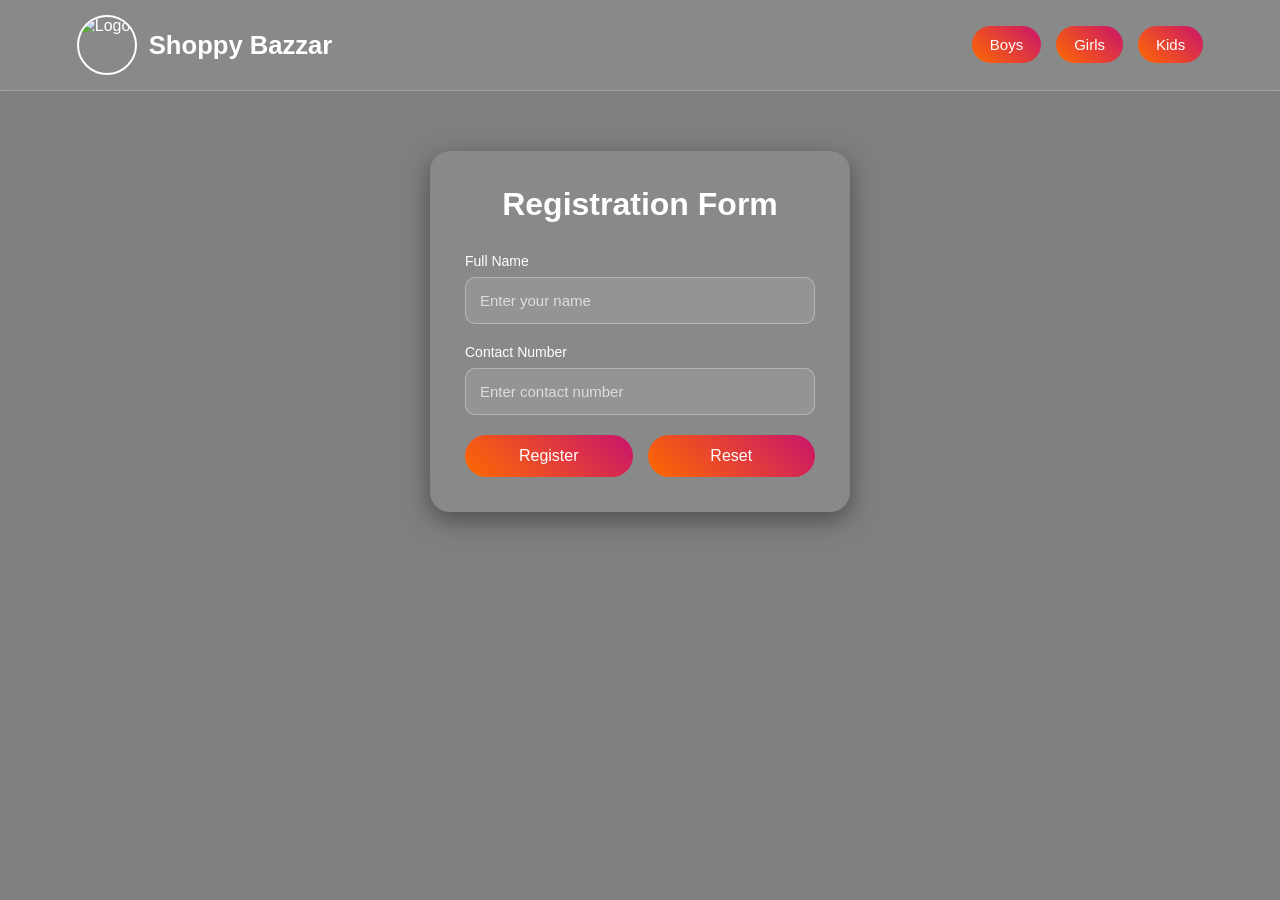
==== index.html @ b9516334 "Add files via upload" ====
<!DOCTYPE html>
<html lang="en">
<head>
    <meta charset="UTF-8">
    <meta name="viewport" content="width=device-width, initial-scale=1.0">
    <title>Shoppy Bazzar</title>

    <link rel="stylesheet" href="index.css">
</head>

<body>

    <!-- Navbar -->
    <nav class="nv">
        <div class="brand">
            <img src="PIC/ikj.webp" alt="Logo">
            <h2>Shoppy Bazzar</h2>
        </div>

        <ul class="menu">
            <li><a href="Boy.html">Boys</a></li>
            <li><a href="Girl.html">Girls</a></li>
            <li><a href="Kid.html">Kids</a></li>
        </ul>
    </nav>

    <!-- Registration Form -->
    <section class="container">
        <form onsubmit="fun(event)">
            <h1>Registration Form</h1>

            <div class="input-box">
                <label>Full Name</label>
                <input type="text" placeholder="Enter your name" required>
            </div>

            <div class="input-box">
                <label>Contact Number</label>
                <input type="tel" placeholder="Enter contact number" required>
            </div>

            <div class="btn-group">
                <button type="submit" id="sb" onclick="fun()">Register</button>
                <button type="reset" id="rs">Reset</button>
            </div>
        </form>
    </section>

    <script>
        function fun() {
            alert("User Successfully Registered!");
            location.reload
        }

    </script>

</body>
</html>
---- index.css ----
/* ===== Reset ===== */
*{
    margin: 0;
    padding: 0;
    box-sizing: border-box;
}

/* ===== Body ===== */
body{
    font-family: Verdana, Geneva, Tahoma, sans-serif;
    min-height: 100vh;
    background: linear-gradient(rgba(0,0,0,0.5), rgba(0,0,0,0.5)),
                url("PIC/xianol.jpg");
    background-size: cover;
    background-position: center;
    background-repeat: no-repeat;
    color: white;
}

/* ===== Navbar ===== */
.nv{
    width: 100%;
    padding: 15px 6%;
    display: flex;
    justify-content: space-between;
    align-items: center;
    backdrop-filter: blur(10px);
    background: rgba(255,255,255,0.08);
    border-bottom: 1px solid rgba(255,255,255,0.2);
}

/* Brand */
.brand{
    display: flex;
    align-items: center;
    gap: 12px;
}

.brand img{
    width: 60px;
    height: 60px;
    border-radius: 50%;
    object-fit: cover;
    border: 2px solid white;
}

.brand h2{
    font-size: 1.6rem;
    font-weight: bold;
    color: white;
}

/* Menu */
.menu{
    display: flex;
    gap: 15px;
    list-style: none;
}

.menu li a{
    text-decoration: none;
    color: white;
    padding: 10px 18px;
    border-radius: 25px;
    background: linear-gradient(45deg, #ff6a00, #ca136b);
    transition: 0.3s ease;
    font-size: 15px;
}

.menu li a:hover{
    transform: translateY(-2px);
    box-shadow: 0px 5px 15px rgba(0,0,0,0.3);
}

/* ===== Form Section ===== */
.container{
    display: flex;
    justify-content: center;
    align-items: center;
    padding: 60px 20px;
}

/* Form */
form{
    width: 100%;
    max-width: 420px;
    padding: 35px;
    border-radius: 20px;
    background: rgba(255,255,255,0.08);
    backdrop-filter: blur(15px);
    box-shadow: 0 8px 25px rgba(0,0,0,0.4);
}

/* Heading */
form h1{
    text-align: center;
    margin-bottom: 30px;
    font-size: 2rem;
}

/* Input Box */
.input-box{
    display: flex;
    flex-direction: column;
    margin-bottom: 20px;
}

.input-box label{
    margin-bottom: 8px;
    font-size: 14px;
}

/* Inputs */
.input-box input{
    padding: 14px;
    border: 1px solid rgba(255,255,255,0.3);
    border-radius: 10px;
    outline: none;
    background: rgba(255,255,255,0.1);
    color: white;
    font-size: 15px;
}

.input-box input::placeholder{
    color: #ddd;
}

/* Buttons */
.btn-group{
    display: flex;
    gap: 15px;
    margin-top: 20px;
}

button{
    flex: 1;
    padding: 12px;
    border: none;
    border-radius: 25px;
    background: linear-gradient(45deg, #ff6a00, #ca136b);
    color: white;
    font-size: 16px;
    cursor: pointer;
    transition: 0.3s ease;
}

button:hover{
    transform: scale(1.03);
    box-shadow: 0px 10px 20px rgba(0,0,0,0.3);
}

/* ===== Mobile Responsive ===== */
@media(max-width: 768px){

    .nv{
        flex-direction: column;
        gap: 15px;
        padding: 20px;
    }

    .menu{
        flex-wrap: wrap;
        justify-content: center;
    }

    .brand h2{
        font-size: 1.3rem;
    }

    form{
        padding: 25px;
    }

    .btn-group{
        flex-direction: column;
    }
}

@media(max-width: 480px){

    .brand img{
        width: 50px;
        height: 50px;
    }

    .menu li a{
        padding: 8px 14px;
        font-size: 14px;
    }

    form h1{
        font-size: 1.5rem;
    }
}
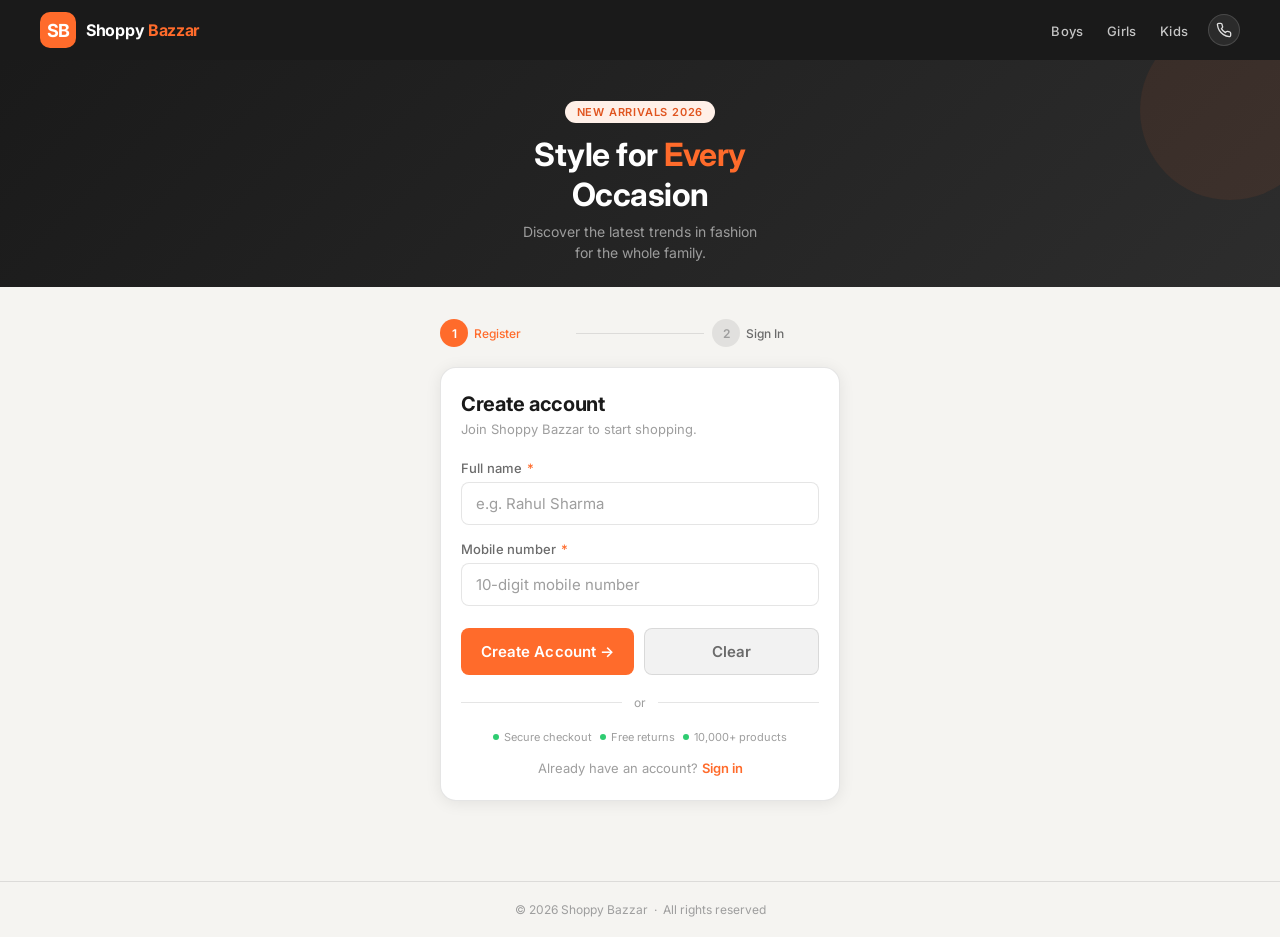
==== commit fdb2dfea: "Add files via upload" ====
--- a/index.html
+++ b/index.html
@@ -1,58 +1,885 @@
 <!DOCTYPE html>
 <html lang="en">
 <head>
-    <meta charset="UTF-8">
-    <meta name="viewport" content="width=device-width, initial-scale=1.0">
-    <title>Shoppy Bazzar</title>
-
-    <link rel="stylesheet" href="index.css">
+<meta charset="UTF-8">
+<meta name="viewport" content="width=device-width, initial-scale=1.0">
+<title>Shoppy Bazzar</title>
+<link href="https://fonts.googleapis.com/css2?family=Inter:wght@400;500;600;700&display=swap" rel="stylesheet">
+<style>
+  *, *::before, *::after {
+    margin: 0;
+    padding: 0;
+    box-sizing: border-box;
+  }
+
+  :root {
+    --brand: #FF6B2B;
+    --brand-dark: #E05520;
+    --brand-light: #FFF0E8;
+    --surface: #FFFFFF;
+    --bg: #F5F4F1;
+    --text-primary: #1A1A1A;
+    --text-secondary: #6B6B6B;
+    --text-hint: #9E9E9E;
+    --border: rgba(0,0,0,0.10);
+    --border-focus: #FF6B2B;
+    --radius-sm: 8px;
+    --radius-md: 12px;
+    --radius-lg: 16px;
+    --shadow-card: 0 2px 16px rgba(0,0,0,0.08);
+  }
+
+  body {
+    font-family: 'Inter', Arial, sans-serif;
+    background: var(--bg);
+    min-height: 100vh;
+    color: var(--text-primary);
+  }
+
+  /* ── NAVBAR ── */
+  nav {
+    background: #1A1A1A;
+    padding: 0 20px;
+    height: 60px;
+    display: flex;
+    align-items: center;
+    justify-content: space-between;
+    position: sticky;
+    top: 0;
+    z-index: 100;
+  }
+
+  .brand {
+    display: flex;
+    align-items: center;
+    gap: 10px;
+    text-decoration: none;
+  }
+
+  .brand-icon {
+    width: 36px;
+    height: 36px;
+    background: var(--brand);
+    border-radius: 10px;
+    display: flex;
+    align-items: center;
+    justify-content: center;
+    font-size: 18px;
+    font-weight: 700;
+    color: white;
+    letter-spacing: -1px;
+    flex-shrink: 0;
+  }
+
+  .brand-name {
+    font-size: 16px;
+    font-weight: 700;
+    color: white;
+    letter-spacing: -0.3px;
+  }
+
+  .brand-name span {
+    color: var(--brand);
+  }
+
+  .nav-links {
+    display: flex;
+    align-items: center;
+    gap: 4px;
+    list-style: none;
+  }
+
+  .nav-links a {
+    color: rgba(255,255,255,0.75);
+    text-decoration: none;
+    font-size: 13px;
+    font-weight: 500;
+    padding: 6px 10px;
+    border-radius: 6px;
+    transition: all 0.15s ease;
+    letter-spacing: 0.2px;
+  }
+
+  .nav-links a:hover {
+    color: white;
+    background: rgba(255,255,255,0.10);
+  }
+
+  /* ── CONTACT ICON ── */
+  .contact-wrap {
+    position: relative;
+    display: flex;
+    align-items: center;
+    margin-left: 6px;
+  }
+
+  .contact-btn {
+    width: 32px;
+    height: 32px;
+    border-radius: 50%;
+    background: rgba(255,255,255,0.08);
+    border: 1px solid rgba(255,255,255,0.14);
+    color: rgba(255,255,255,0.85);
+    display: flex;
+    align-items: center;
+    justify-content: center;
+    cursor: pointer;
+    transition: all 0.15s ease;
+    padding: 0;
+  }
+
+  .contact-btn svg {
+    width: 16px;
+    height: 16px;
+  }
+
+  .contact-btn:hover,
+  .contact-btn.active {
+    background: var(--brand);
+    border-color: var(--brand);
+    color: white;
+  }
+
+  .contact-popover {
+    position: absolute;
+    top: calc(100% + 10px);
+    right: 0;
+    width: 230px;
+    background: var(--surface);
+    border: 1px solid var(--border);
+    border-radius: var(--radius-md);
+    box-shadow: 0 10px 32px rgba(0,0,0,0.18);
+    padding: 14px;
+    display: none;
+    z-index: 200;
+  }
+
+  .contact-popover.show {
+    display: block;
+  }
+
+  .contact-popover-title {
+    font-size: 13px;
+    font-weight: 700;
+    color: var(--text-primary);
+    margin-bottom: 4px;
+  }
+
+  .contact-popover-sub {
+    font-size: 11px;
+    color: var(--text-hint);
+    margin-bottom: 10px;
+  }
+
+  .contact-item {
+    display: flex;
+    align-items: flex-start;
+    gap: 10px;
+    padding: 8px 6px;
+    border-radius: var(--radius-sm);
+    text-decoration: none;
+    color: var(--text-primary);
+    font-size: 13px;
+    font-weight: 600;
+    transition: background 0.15s;
+  }
+
+  .contact-item:hover {
+    background: var(--brand-light);
+  }
+
+  .contact-item .ci-icon {
+    width: 28px;
+    height: 28px;
+    border-radius: 50%;
+    background: var(--brand-light);
+    color: var(--brand-dark);
+    display: flex;
+    align-items: center;
+    justify-content: center;
+    font-size: 13px;
+    flex-shrink: 0;
+  }
+
+  .contact-item small {
+    display: block;
+    color: var(--text-hint);
+    font-weight: 400;
+    font-size: 11px;
+    margin-top: 1px;
+  }
+
+  /* ── HERO STRIP ── */
+  .hero {
+    background: linear-gradient(135deg, #1A1A1A 0%, #2D2D2D 100%);
+    padding: 28px 20px 0;
+    text-align: center;
+    overflow: hidden;
+    position: relative;
+  }
+
+  .hero::before {
+    content: '';
+    position: absolute;
+    top: -40px; right: -40px;
+    width: 180px; height: 180px;
+    background: var(--brand);
+    border-radius: 50%;
+    opacity: 0.08;
+  }
+
+  .hero-label {
+    display: inline-block;
+    background: var(--brand-light);
+    color: var(--brand-dark);
+    font-size: 11px;
+    font-weight: 600;
+    letter-spacing: 0.8px;
+    text-transform: uppercase;
+    padding: 4px 12px;
+    border-radius: 20px;
+    margin-bottom: 12px;
+  }
+
+  .hero h1 {
+    font-size: 26px;
+    font-weight: 700;
+    color: white;
+    line-height: 1.25;
+    letter-spacing: -0.5px;
+    margin-bottom: 6px;
+  }
+
+  .hero h1 span {
+    color: var(--brand);
+  }
+
+  .hero p {
+    font-size: 14px;
+    color: rgba(255,255,255,0.55);
+    margin-bottom: 24px;
+    line-height: 1.5;
+  }
+
+  .hero-cats {
+    display: flex;
+    gap: 8px;
+    justify-content: center;
+    flex-wrap: wrap;
+    padding-bottom: 24px;
+  }
+
+  .cat-pill {
+    background: rgba(255,255,255,0.08);
+    border: 1px solid rgba(255,255,255,0.12);
+    color: rgba(255,255,255,0.8);
+    font-size: 12px;
+    font-weight: 500;
+    padding: 6px 14px;
+    border-radius: 20px;
+    cursor: pointer;
+    transition: all 0.15s;
+    text-decoration: none;
+  }
+
+  .cat-pill:hover, .cat-pill.active {
+    background: var(--brand);
+    border-color: var(--brand);
+    color: white;
+  }
+
+  /* ── MAIN CONTENT ── */
+  main {
+    padding: 24px 16px 40px;
+    max-width: 440px;
+    margin: 0 auto;
+  }
+
+  /* ── STEP INDICATOR ── */
+  .steps {
+    display: flex;
+    align-items: center;
+    margin-bottom: 20px;
+  }
+
+  .step {
+    display: flex;
+    align-items: center;
+    gap: 6px;
+    flex: 1;
+  }
+
+  .step-circle {
+    width: 28px;
+    height: 28px;
+    border-radius: 50%;
+    display: flex;
+    align-items: center;
+    justify-content: center;
+    font-size: 12px;
+    font-weight: 600;
+    flex-shrink: 0;
+    transition: all 0.3s ease;
+  }
+
+  .step-circle.active {
+    background: var(--brand);
+    color: white;
+  }
+
+  .step-circle.done {
+    background: #2ECC71;
+    color: white;
+  }
+
+  .step-circle.inactive {
+    background: rgba(0,0,0,0.08);
+    color: var(--text-hint);
+  }
+
+  .step-label {
+    font-size: 12px;
+    font-weight: 500;
+    color: var(--text-secondary);
+    transition: all 0.3s;
+  }
+
+  .step-label.active {
+    color: var(--brand);
+  }
+
+  .step-line {
+    flex: 1;
+    height: 1px;
+    background: var(--border);
+    margin: 0 8px;
+    transition: background 0.3s;
+  }
+
+  .step-line.done {
+    background: #2ECC71;
+  }
+
+  /* ── CARD ── */
+  .card {
+    background: var(--surface);
+    border-radius: var(--radius-lg);
+    box-shadow: var(--shadow-card);
+    padding: 24px 20px;
+    border: 1px solid var(--border);
+  }
+
+  .card-header {
+    margin-bottom: 22px;
+  }
+
+  .card-title {
+    font-size: 20px;
+    font-weight: 700;
+    color: var(--text-primary);
+    letter-spacing: -0.3px;
+    margin-bottom: 4px;
+  }
+
+  .card-subtitle {
+    font-size: 13px;
+    color: var(--text-hint);
+    line-height: 1.4;
+  }
+
+  /* ── FORM FIELDS ── */
+  .field {
+    margin-bottom: 16px;
+  }
+
+  .field label {
+    display: block;
+    font-size: 13px;
+    font-weight: 500;
+    color: var(--text-secondary);
+    margin-bottom: 6px;
+    letter-spacing: 0.1px;
+  }
+
+  .field label .required {
+    color: var(--brand);
+    margin-left: 2px;
+  }
+
+  .field input {
+    width: 100%;
+    padding: 11px 14px;
+    border: 1.5px solid var(--border);
+    border-radius: var(--radius-sm);
+    font-size: 15px;
+    font-family: 'Inter', Arial, sans-serif;
+    color: var(--text-primary);
+    background: white;
+    outline: none;
+    transition: border-color 0.15s, box-shadow 0.15s;
+    -webkit-appearance: none;
+  }
+
+  .field input::placeholder {
+    color: var(--text-hint);
+  }
+
+  .field input:focus {
+    border-color: var(--brand);
+    box-shadow: 0 0 0 3px rgba(255,107,43,0.12);
+  }
+
+  .field input:hover:not(:focus) {
+    border-color: rgba(0,0,0,0.22);
+  }
+
+  /* ── BUTTONS ── */
+  .btn-group {
+    display: flex;
+    gap: 10px;
+    margin-top: 22px;
+  }
+
+  .btn {
+    flex: 1;
+    padding: 13px;
+    border: none;
+    border-radius: var(--radius-sm);
+    cursor: pointer;
+    font-size: 15px;
+    font-weight: 600;
+    font-family: 'Inter', Arial, sans-serif;
+    transition: all 0.15s ease;
+    letter-spacing: 0.1px;
+  }
+
+  .btn-primary {
+    background: var(--brand);
+    color: white;
+  }
+
+  .btn-primary:hover {
+    background: var(--brand-dark);
+    transform: translateY(-1px);
+    box-shadow: 0 4px 12px rgba(255,107,43,0.35);
+  }
+
+  .btn-primary:active {
+    transform: translateY(0);
+    box-shadow: none;
+  }
+
+  .btn-secondary {
+    background: rgba(0,0,0,0.05);
+    color: var(--text-secondary);
+    border: 1px solid var(--border);
+  }
+
+  .btn-secondary:hover {
+    background: rgba(0,0,0,0.09);
+    color: var(--text-primary);
+  }
+
+  /* ── DIVIDER ── */
+  .divider {
+    display: flex;
+    align-items: center;
+    gap: 12px;
+    margin: 20px 0;
+    color: var(--text-hint);
+    font-size: 12px;
+  }
+
+  .divider::before, .divider::after {
+    content: '';
+    flex: 1;
+    height: 1px;
+    background: var(--border);
+  }
+
+  /* ── TRUST BADGES ── */
+  .trust-row {
+    display: flex;
+    gap: 8px;
+    justify-content: center;
+    flex-wrap: wrap;
+    margin-top: 16px;
+  }
+
+  .trust-badge {
+    display: flex;
+    align-items: center;
+    gap: 5px;
+    font-size: 11px;
+    color: var(--text-hint);
+  }
+
+  .trust-dot {
+    width: 6px;
+    height: 6px;
+    border-radius: 50%;
+    background: #2ECC71;
+  }
+
+  /* ── TOGGLE LINK ── */
+  .toggle-link {
+    text-align: center;
+    margin-top: 16px;
+    font-size: 13px;
+    color: var(--text-hint);
+  }
+
+  .toggle-link a {
+    color: var(--brand);
+    font-weight: 600;
+    text-decoration: none;
+    cursor: pointer;
+  }
+
+  .toggle-link a:hover {
+    text-decoration: underline;
+  }
+
+  /* ── SUCCESS STATE ── */
+  .success-card {
+    background: var(--surface);
+    border-radius: var(--radius-lg);
+    box-shadow: var(--shadow-card);
+    padding: 32px 20px;
+    text-align: center;
+    border: 1px solid var(--border);
+    display: none;
+  }
+
+  .success-icon {
+    width: 60px;
+    height: 60px;
+    background: #EAFAF0;
+    border-radius: 50%;
+    display: flex;
+    align-items: center;
+    justify-content: center;
+    margin: 0 auto 16px;
+    font-size: 28px;
+  }
+
+  .success-title {
+    font-size: 20px;
+    font-weight: 700;
+    color: var(--text-primary);
+    margin-bottom: 6px;
+  }
+
+  .success-msg {
+    font-size: 14px;
+    color: var(--text-secondary);
+    line-height: 1.5;
+    margin-bottom: 20px;
+  }
+
+  /* ── FORM TRANSITIONS ── */
+  .form-panel {
+    transition: opacity 0.3s ease;
+  }
+
+  .form-panel.hidden {
+    display: none;
+  }
+
+  /* ── ALERT ── */
+  .alert {
+    background: var(--brand-light);
+    border: 1px solid rgba(255,107,43,0.2);
+    border-radius: var(--radius-sm);
+    padding: 10px 14px;
+    font-size: 13px;
+    color: var(--brand-dark);
+    margin-bottom: 16px;
+    display: none;
+    align-items: center;
+    gap: 8px;
+    font-weight: 500;
+  }
+
+  .alert.show {
+    display: flex;
+  }
+
+  /* ── FOOTER ── */
+  footer {
+    text-align: center;
+    padding: 20px;
+    font-size: 12px;
+    color: var(--text-hint);
+    border-top: 1px solid var(--border);
+    margin-top: 20px;
+  }
+
+  /* ── RESPONSIVE ── */
+  @media (max-width: 360px) {
+    .hero h1 { font-size: 22px; }
+    .card { padding: 20px 16px; }
+    .nav-links a { padding: 6px 7px; font-size: 12px; }
+    .contact-popover { width: 200px; }
+  }
+
+  @media (min-width: 640px) {
+    nav { padding: 0 40px; }
+    .hero { padding: 40px 40px 0; }
+    .hero h1 { font-size: 32px; }
+    main { padding: 32px 20px 60px; }
+  }
+</style>
 </head>
-
 <body>
 
-    <!-- Navbar -->
-    <nav class="nv">
-        <div class="brand">
-            <img src="PIC/ikj.webp" alt="Logo">
-            <h2>Shoppy Bazzar</h2>
-        </div>
-
-        <ul class="menu">
-            <li><a href="Boy.html">Boys</a></li>
-            <li><a href="Girl.html">Girls</a></li>
-            <li><a href="Kid.html">Kids</a></li>
-        </ul>
-    </nav>
-
-    <!-- Registration Form -->
-    <section class="container">
-        <form onsubmit="fun(event)">
-            <h1>Registration Form</h1>
-
-            <div class="input-box">
-                <label>Full Name</label>
-                <input type="text" placeholder="Enter your name" required>
-            </div>
-
-            <div class="input-box">
-                <label>Contact Number</label>
-                <input type="tel" placeholder="Enter contact number" required>
-            </div>
-
-            <div class="btn-group">
-                <button type="submit" id="sb" onclick="fun()">Register</button>
-                <button type="reset" id="rs">Reset</button>
-            </div>
-        </form>
-    </section>
-
-    <script>
-        function fun() {
-            alert("User Successfully Registered!");
-            location.reload
-        }
-
-    </script>
+<!-- Navbar -->
+<nav>
+  <a class="brand" href="#">
+    <div class="brand-icon">SB</div>
+    <span class="brand-name">Shoppy <span>Bazzar</span></span>
+  </a>
+  <ul class="nav-links">
+    <li><a href="Boy.html">Boys</a></li>
+    <li><a href="Girl.html">Girls</a></li>
+    <li><a href="Kid.html">Kids</a></li>
+    <li class="contact-wrap">
+      <button class="contact-btn" id="contactBtn" onclick="toggleContact(event)" aria-label="Contact customer service" aria-haspopup="true" aria-expanded="false">
+        <svg viewBox="0 0 24 24" fill="none" stroke="currentColor" stroke-width="2" stroke-linecap="round" stroke-linejoin="round">
+          <path d="M22 16.92v3a2 2 0 0 1-2.18 2 19.79 19.79 0 0 1-8.63-3.07 19.5 19.5 0 0 1-6-6 19.79 19.79 0 0 1-3.07-8.67A2 2 0 0 1 4.11 2h3a2 2 0 0 1 2 1.72c.127.96.361 1.903.7 2.81a2 2 0 0 1-.45 2.11L8.09 9.91a16 16 0 0 0 6 6l1.27-1.27a2 2 0 0 1 2.11-.45c.907.339 1.85.573 2.81.7A2 2 0 0 1 22 16.92Z"></path>
+        </svg>
+      </button>
+      <div class="contact-popover" id="contactPopover">
+        <div class="contact-popover-title">Need help?</div>
+        <div class="contact-popover-sub">Our team is happy to assist.</div>
+        <a class="contact-item" href="tel:+919876543210">
+          <span class="ci-icon">📞</span>
+          <span>Call us<small>+91 98765 43210</small></span>
+        </a>
+        <a class="contact-item" href="mailto:support@shoppybazzar.com">
+          <span class="ci-icon">✉️</span>
+          <span>Email us<small>support@shoppybazzar.com</small></span>
+        </a>
+        <a class="contact-item" href="https://wa.me/919876543210" target="_blank" rel="noopener">
+          <span class="ci-icon">💬</span>
+          <span>WhatsApp<small>Chat with us</small></span>
+        </a>
+      </div>
+    </li>
+  </ul>
+</nav>
+
+<!-- Hero -->
+<section class="hero">
+  <div class="hero-label">New Arrivals 2026</div>
+  <h1>Style for <span>Every</span><br>Occasion</h1>
+  <p>Discover the latest trends in fashion<br>for the whole family.</p>
+  <!-- <div class="hero-cats">
+    <a class="cat-pill active" href="#">All</a>
+    <a class="cat-pill" href="#">Boys</a>
+    <a class="cat-pill" href="#">Girls</a>
+    <a class="cat-pill" href="#">Kids</a>
+  </div> -->
+</section>
+
+<!-- Main -->
+<main>
+
+  <!-- Step Indicator -->
+  <div class="steps" id="stepIndicator">
+    <div class="step">
+      <div class="step-circle active" id="step1-circle">1</div>
+      <span class="step-label active" id="step1-label">Register</span>
+    </div>
+    <div class="step-line" id="step-line"></div>
+    <div class="step">
+      <div class="step-circle inactive" id="step2-circle">2</div>
+      <span class="step-label" id="step2-label">Sign In</span>
+    </div>
+  </div>
+
+  <!-- Registration Form -->
+  <div class="card form-panel" id="registerForm">
+    <div class="card-header">
+      <div class="card-title">Create account</div>
+      <div class="card-subtitle">Join Shoppy Bazzar to start shopping.</div>
+    </div>
+
+    <div class="alert" id="reg-alert">
+      <span>⚠</span> Please fill in all required fields.
+    </div>
+
+    <form id="regFormEl" onsubmit="registerUser(event)" novalidate>
+      <div class="field">
+        <label>Full name <span class="required">*</span></label>
+        <input type="text" id="reg-name" placeholder="e.g. Rahul Sharma" autocomplete="name" required>
+      </div>
+      <div class="field">
+        <label>Mobile number <span class="required">*</span></label>
+        <input type="tel" id="reg-phone" placeholder="10-digit mobile number" autocomplete="tel" required maxlength="10" pattern="[0-9]{10}">
+      </div>
+      <div class="btn-group">
+        <button type="submit" class="btn btn-primary">Create Account →</button>
+        <button type="reset" class="btn btn-secondary">Clear</button>
+      </div>
+    </form>
+
+    <div class="divider">or</div>
+
+    <div class="trust-row">
+      <span class="trust-badge"><span class="trust-dot"></span> Secure checkout</span>
+      <span class="trust-badge"><span class="trust-dot"></span> Free returns</span>
+      <span class="trust-badge"><span class="trust-dot"></span> 10,000+ products</span>
+    </div>
+
+    <div class="toggle-link">
+      Already have an account? <a onclick="showLogin()">Sign in</a>
+    </div>
+  </div>
+
+  <!-- Login Form -->
+  <div class="card form-panel hidden" id="loginForm">
+    <div class="card-header">
+      <div class="card-title">Welcome back</div>
+      <div class="card-subtitle">Sign in to your Shoppy Bazzar account.</div>
+    </div>
+
+    <div class="alert" id="login-alert">
+      <span>⚠</span> Please enter your username and password.
+    </div>
+
+    <form id="loginFormEl" onsubmit="loginUser(event)" novalidate>
+      <div class="field">
+        <label>Username <span class="required">*</span></label>
+        <input type="text" id="login-user" placeholder="Enter your username" autocomplete="username" required>
+      </div>
+      <div class="field">
+        <label>Password <span class="required">*</span></label>
+        <input type="password" id="login-pass" placeholder="Enter your password" autocomplete="current-password" required>
+      </div>
+      <div class="btn-group">
+        <button type="submit" class="btn btn-primary">Sign In →</button>
+        <button type="reset" class="btn btn-secondary">Clear</button>
+      </div>
+    </form>
+
+    <div class="toggle-link" style="margin-top:16px;">
+      New here? <a onclick="showRegister()">Create an account</a>
+    </div>
+  </div>
+
+  <!-- Success Card -->
+  <div class="success-card" id="successCard">
+    <div class="success-icon">🎉</div>
+    <div class="success-title">You're all set!</div>
+    <div class="success-msg">Your account has been created.<br>Sign in to start shopping.</div>
+    <button class="btn btn-primary" onclick="showLoginFromSuccess()" style="max-width:200px;margin:0 auto;display:block;">Go to Sign In →</button>
+  </div>
+
+</main>
+
+<footer>
+  &copy; 2026 Shoppy Bazzar &nbsp;·&nbsp; All rights reserved
+</footer>
+
+<script>
+  function registerUser(e) {
+    e.preventDefault();
+    const name = document.getElementById('reg-name').value.trim();
+    const phone = document.getElementById('reg-phone').value.trim();
+    const alert = document.getElementById('reg-alert');
+
+    if (!name || phone.length < 10) {
+      alert.classList.add('show');
+      return;
+    }
+    alert.classList.remove('show');
+
+    // Save name to sessionStorage for login step
+    sessionStorage.setItem('sb_registered', '1');
+    sessionStorage.setItem('sb_name', name);
+
+    // Show step 1 done
+    document.getElementById('step1-circle').className = 'step-circle done';
+    document.getElementById('step1-circle').textContent = '✓';
+    document.getElementById('step1-label').className = 'step-label';
+    document.getElementById('step-line').className = 'step-line done';
+    document.getElementById('step2-circle').className = 'step-circle active';
+    document.getElementById('step2-label').className = 'step-label active';
+
+    document.getElementById('registerForm').classList.add('hidden');
+    document.getElementById('successCard').style.display = 'block';
+  }
+
+  function loginUser(e) {
+    e.preventDefault();
+    const user = document.getElementById('login-user').value.trim();
+    const pass = document.getElementById('login-pass').value.trim();
+    const alert = document.getElementById('login-alert');
+
+    if (!user || !pass) {
+      alert.classList.add('show');
+      return;
+    }
+    alert.classList.remove('show');
+    // Placeholder: redirect or show next step
+    window.alert('Signed in successfully! Welcome, ' + user + '.');
+  }
+
+  function showLogin() {
+    document.getElementById('registerForm').classList.add('hidden');
+    document.getElementById('loginForm').classList.remove('hidden');
+    document.getElementById('successCard').style.display = 'none';
+    document.getElementById('step2-circle').className = 'step-circle active';
+    document.getElementById('step2-label').className = 'step-label active';
+  }
+
+  function showRegister() {
+    document.getElementById('loginForm').classList.add('hidden');
+    document.getElementById('registerForm').classList.remove('hidden');
+  }
+
+  function showLoginFromSuccess() {
+    document.getElementById('successCard').style.display = 'none';
+    document.getElementById('loginForm').classList.remove('hidden');
+  }
+
+  // Restore session state on reload
+  if (sessionStorage.getItem('sb_registered') === '1') {
+    document.getElementById('step1-circle').className = 'step-circle done';
+    document.getElementById('step1-circle').textContent = '✓';
+    document.getElementById('step-line').className = 'step-line done';
+    document.getElementById('step2-circle').className = 'step-circle active';
+    document.getElementById('step2-label').className = 'step-label active';
+    document.getElementById('registerForm').classList.add('hidden');
+    document.getElementById('loginForm').classList.remove('hidden');
+  }
+
+  // Allow only digits in phone field
+  document.getElementById('reg-phone').addEventListener('input', function() {
+    this.value = this.value.replace(/\D/g, '').slice(0, 10);
+  });
+
+  // Contact popover toggle
+  function toggleContact(e) {
+    e.stopPropagation();
+    const pop = document.getElementById('contactPopover');
+    const btn = document.getElementById('contactBtn');
+    const willShow = !pop.classList.contains('show');
+    pop.classList.toggle('show', willShow);
+    btn.classList.toggle('active', willShow);
+    btn.setAttribute('aria-expanded', willShow ? 'true' : 'false');
+  }
+
+  document.addEventListener('click', function(e) {
+    const wrap = document.querySelector('.contact-wrap');
+    if (wrap && !wrap.contains(e.target)) {
+      document.getElementById('contactPopover').classList.remove('show');
+      document.getElementById('contactBtn').classList.remove('active');
+      document.getElementById('contactBtn').setAttribute('aria-expanded', 'false');
+    }
+  });
+</script>
 
 </body>
 </html>
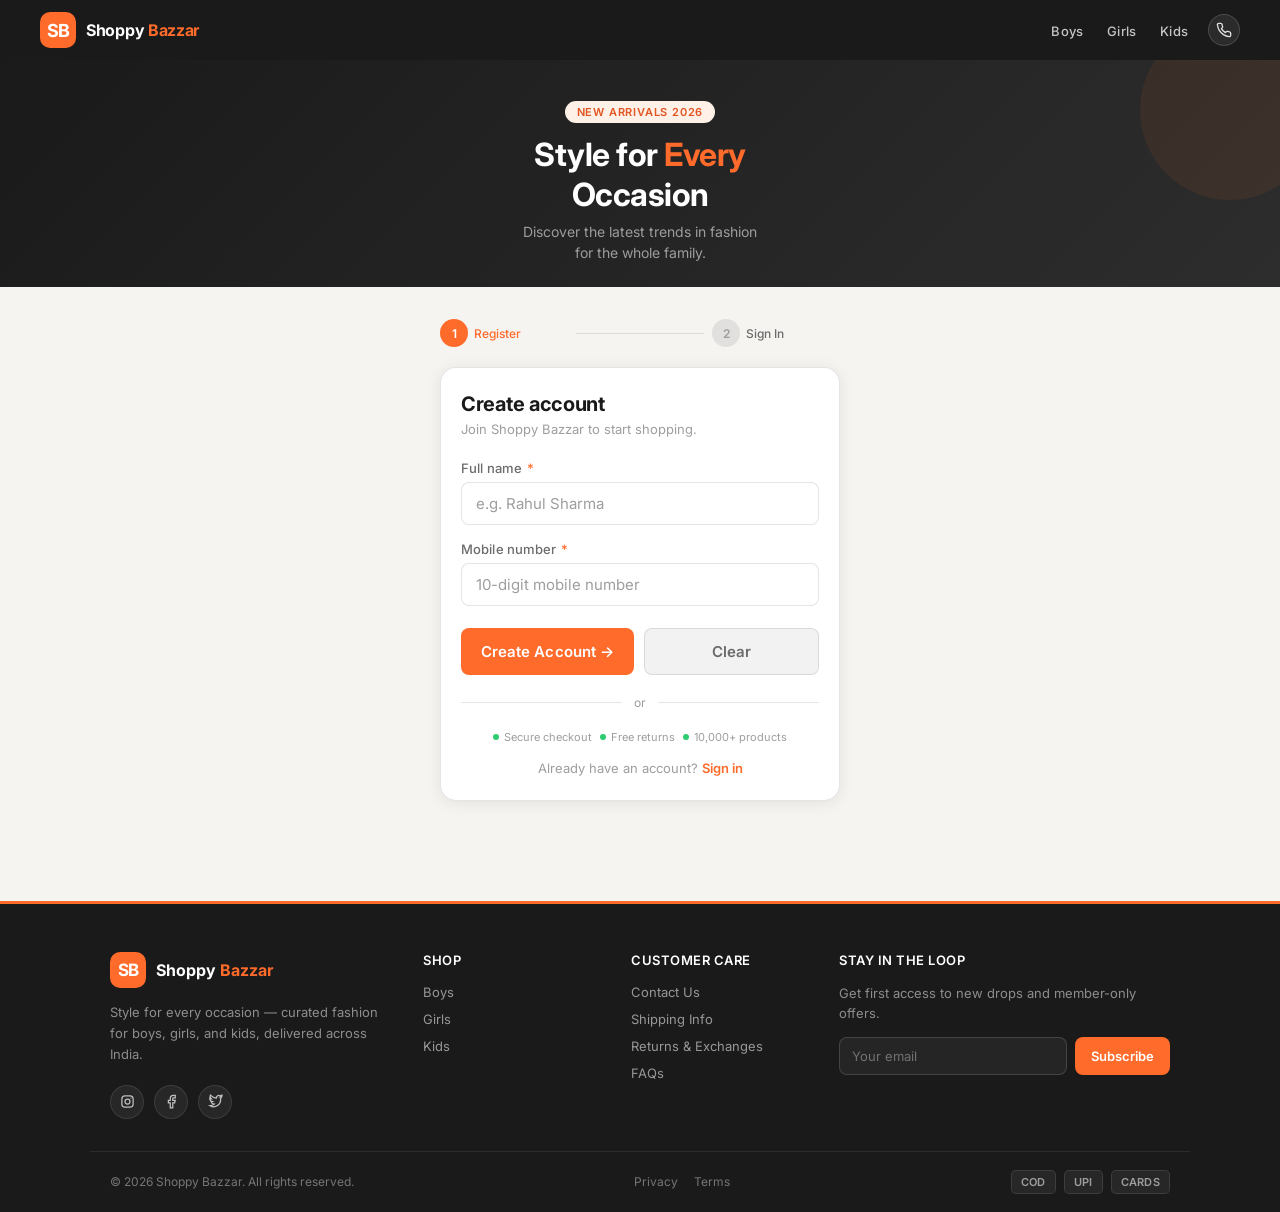
==== commit 417bd58d: "Update index.html" ====
--- a/index.html
+++ b/index.html
@@ -606,13 +606,197 @@
   }
 
   /* ── FOOTER ── */
-  footer {
-    text-align: center;
-    padding: 20px;
+ /* ════════ FOOTER ════════ */
+  .site-footer {
+    background: #1A1A1A;
+    border-top: 3px solid var(--brand);
+    color: rgba(255,255,255,0.65);
+    margin-top: 40px;
+  }
+
+  .footer-top {
+    max-width: 1100px;
+    margin: 0 auto;
+    padding: 48px 20px 32px;
+    display: grid;
+    grid-template-columns: 1.6fr 1fr 1fr 1.4fr;
+    gap: 32px;
+  }
+
+  .footer-col h4 {
+    color: #fff;
+    font-size: 13px;
+    font-weight: 600;
+    letter-spacing: 0.5px;
+    text-transform: uppercase;
+    margin-bottom: 16px;
+  }
+
+  .footer-brand .f-logo {
+    display: flex;
+    align-items: center;
+    gap: 10px;
+    margin-bottom: 14px;
+  }
+
+  .footer-brand .brand-icon {
+    width: 36px;
+    height: 36px;
+    background: var(--brand);
+    border-radius: 10px;
+    display: flex;
+    align-items: center;
+    justify-content: center;
+    font-size: 17px;
+    font-weight: 700;
+    color: white;
+    flex-shrink: 0;
+  }
+
+  .footer-brand .f-name {
+    font-size: 16px;
+    font-weight: 700;
+    color: #fff;
+  }
+
+  .footer-brand .f-name span { color: var(--brand); }
+
+  .footer-brand p {
+    font-size: 13px;
+    line-height: 1.6;
+    color: rgba(255,255,255,0.5);
+    max-width: 280px;
+    margin-bottom: 20px;
+  }
+
+  .footer-social { display: flex; gap: 10px; }
+
+  .footer-social a {
+    width: 34px;
+    height: 34px;
+    border-radius: 50%;
+    background: rgba(255,255,255,0.06);
+    border: 1px solid rgba(255,255,255,0.1);
+    display: flex;
+    align-items: center;
+    justify-content: center;
+    color: rgba(255,255,255,0.7);
+    transition: all 0.15s ease;
+  }
+
+  .footer-social a svg { width: 15px; height: 15px; }
+
+  .footer-social a:hover {
+    background: var(--brand);
+    border-color: var(--brand);
+    color: #fff;
+    transform: translateY(-2px);
+  }
+
+  .footer-link {
+    display: block;
+    font-size: 13px;
+    color: rgba(255,255,255,0.55);
+    text-decoration: none;
+    margin-bottom: 11px;
+    transition: all 0.15s ease;
+  }
+
+  .footer-link:hover {
+    color: var(--brand);
+    padding-left: 3px;
+  }
+
+  .footer-newsletter p {
+    font-size: 13px;
+    color: rgba(255,255,255,0.5);
+    line-height: 1.5;
+    margin-bottom: 14px;
+  }
+
+  .newsletter-form { display: flex; gap: 8px; }
+
+  .newsletter-form input {
+    flex: 1;
+    min-width: 0;
+    padding: 10px 12px;
+    border-radius: 8px;
+    border: 1px solid rgba(255,255,255,0.14);
+    background: rgba(255,255,255,0.05);
+    color: #fff;
+    font-size: 13px;
+    font-family: inherit;
+    outline: none;
+    transition: border-color 0.15s;
+  }
+
+  .newsletter-form input::placeholder { color: rgba(255,255,255,0.35); }
+  .newsletter-form input:focus { border-color: var(--brand); }
+
+  .newsletter-form button {
+    padding: 10px 16px;
+    border: none;
+    border-radius: 8px;
+    background: var(--brand);
+    color: #fff;
+    font-weight: 600;
+    font-size: 13px;
+    font-family: inherit;
+    cursor: pointer;
+    white-space: nowrap;
+    transition: background 0.15s;
+  }
+
+  .newsletter-form button:hover { background: var(--brand-dark); }
+
+  .newsletter-msg {
     font-size: 12px;
-    color: var(--text-hint);
-    border-top: 1px solid var(--border);
-    margin-top: 20px;
+    color: #2ECC71;
+    margin-top: 10px;
+    display: none;
+  }
+
+  .newsletter-msg.show { display: block; }
+
+  .footer-bottom {
+    border-top: 1px solid rgba(255,255,255,0.08);
+    max-width: 1100px;
+    margin: 0 auto;
+    padding: 18px 20px;
+    display: flex;
+    align-items: center;
+    justify-content: space-between;
+    flex-wrap: wrap;
+    gap: 12px;
+    font-size: 12px;
+    color: rgba(255,255,255,0.4);
+  }
+
+  .footer-legal { display: flex; gap: 16px; }
+  .footer-legal a { color: rgba(255,255,255,0.4); text-decoration: none; transition: color 0.15s; }
+  .footer-legal a:hover { color: var(--brand); }
+
+  .footer-payments { display: flex; gap: 8px; }
+
+  .pay-badge {
+    padding: 4px 9px;
+    border-radius: 5px;
+    background: rgba(255,255,255,0.06);
+    border: 1px solid rgba(255,255,255,0.1);
+    font-size: 11px;
+    font-weight: 600;
+    color: rgba(255,255,255,0.55);
+    letter-spacing: 0.3px;
+  }
+
+  @media (max-width: 700px) {
+    .footer-top { grid-template-columns: 1fr 1fr; }
+    .footer-newsletter { grid-column: 1 / -1; }
+  }
+
+  @media (max-width: 480px) {
+    .footer-top { grid-template-columns: 1fr; gap: 28px; }
+    .footer-bottom { flex-direction: column; align-items: flex-start; }
   }
 
   /* ── RESPONSIVE ── */
@@ -654,7 +838,7 @@
         <div class="contact-popover-sub">Our team is happy to assist.</div>
         <a class="contact-item" href="tel:+919876543210">
           <span class="ci-icon">📞</span>
-          <span>Call us<small>+91 98765 43210</small></span>
+          <span>Call us<small>+91 96740 99251</small></span>
         </a>
         <a class="contact-item" href="mailto:support@shoppybazzar.com">
           <span class="ci-icon">✉️</span>
@@ -778,9 +962,69 @@
 
 </main>
 
-<footer>
-  &copy; 2026 Shoppy Bazzar &nbsp;·&nbsp; All rights reserved
+<footer class="site-footer">
+  <div class="footer-top">
+
+    <div class="footer-col footer-brand">
+      <div class="f-logo">
+        <div class="brand-icon">SB</div>
+        <span class="f-name">Shoppy <span>Bazzar</span></span>
+      </div>
+      <p>Style for every occasion — curated fashion for boys, girls, and kids, delivered across India.</p>
+      <div class="footer-social">
+        <a href="#" aria-label="Instagram">
+          <svg viewBox="0 0 24 24" fill="none" stroke="currentColor" stroke-width="2"><rect x="3" y="3" width="18" height="18" rx="5"/><circle cx="12" cy="12" r="4"/><circle cx="17.5" cy="6.5" r="1" fill="currentColor" stroke="none"/></svg>
+        </a>
+        <a href="#" aria-label="Facebook">
+          <svg viewBox="0 0 24 24" fill="none" stroke="currentColor" stroke-width="2"><path d="M18 2h-3a5 5 0 0 0-5 5v3H7v4h3v8h4v-8h3l1-4h-4V7a1 1 0 0 1 1-1h3z"/></svg>
+        </a>
+        <a href="#" aria-label="Twitter">
+          <svg viewBox="0 0 24 24" fill="none" stroke="currentColor" stroke-width="2"><path d="M22 4s-.7 2.1-2 3.4c1.6 9.4-8.6 16.2-16.7 11.2 2.5.1 5-.8 6.7-2.4-2.5-.1-4.6-1.7-5.4-4 .8.2 1.6.2 2.4 0C4.1 11.4 2.8 9.3 2.8 7c.7.4 1.6.7 2.5.7C3.5 6 3 3.7 4.1 1.9c2.3 2.8 5.7 4.5 9.4 4.7-.7-3 2.6-5.3 5.3-3.7 1 .1 1.9-.2 2.7-.7-.3 1-1 1.8-1.8 2.4 1-.1 1.9-.3 2.3-.6z"/></svg>
+        </a>
+      </div>
+    </div>
+
+    <div class="footer-col">
+      <h4>Shop</h4>
+      <a class="footer-link" href="Boy.html">Boys</a>
+      <a class="footer-link" href="Girl.html">Girls</a>
+      <a class="footer-link" href="Kid.html">Kids</a>
+    </div>
+
+    <div class="footer-col">
+      <h4>Customer Care</h4>
+      <a class="footer-link" href="contact.html">Contact Us</a>
+      <a class="footer-link" href="shipping.html">Shipping Info</a>
+      <a class="footer-link" href="returns and exchanges.html">Returns &amp; Exchanges</a>
+      <a class="footer-link" href="FAQ.html">FAQs</a>
+    </div>
+
+    <div class="footer-col footer-newsletter">
+      <h4>Stay in the loop</h4>
+      <p>Get first access to new drops and member-only offers.</p>
+      <form class="newsletter-form" onsubmit="subscribeNewsletter(event)">
+        <input type="email" id="news-email" placeholder="Your email" required>
+        <button type="submit">Subscribe</button>
+      </form>
+      <div class="newsletter-msg" id="news-msg">✓ Thanks for subscribing!</div>
+    </div>
+
+  </div>
+
+  <div class="footer-bottom">
+    <span>&copy; 2026 Shoppy Bazzar. All rights reserved.</span>
+    <div class="footer-legal">
+      <a href="privacy.html">Privacy</a>
+      <a href="terms.html">Terms</a>
+    </div>
+    <div class="footer-payments">
+      <span class="pay-badge">COD</span>
+      <span class="pay-badge">UPI</span>
+      <span class="pay-badge">CARDS</span>
+    </div>
+  </div>
 </footer>
+
 
 <script>
   function registerUser(e) {
@@ -882,4 +1126,4 @@
 </script>
 
 </body>
-</html>+</html>
